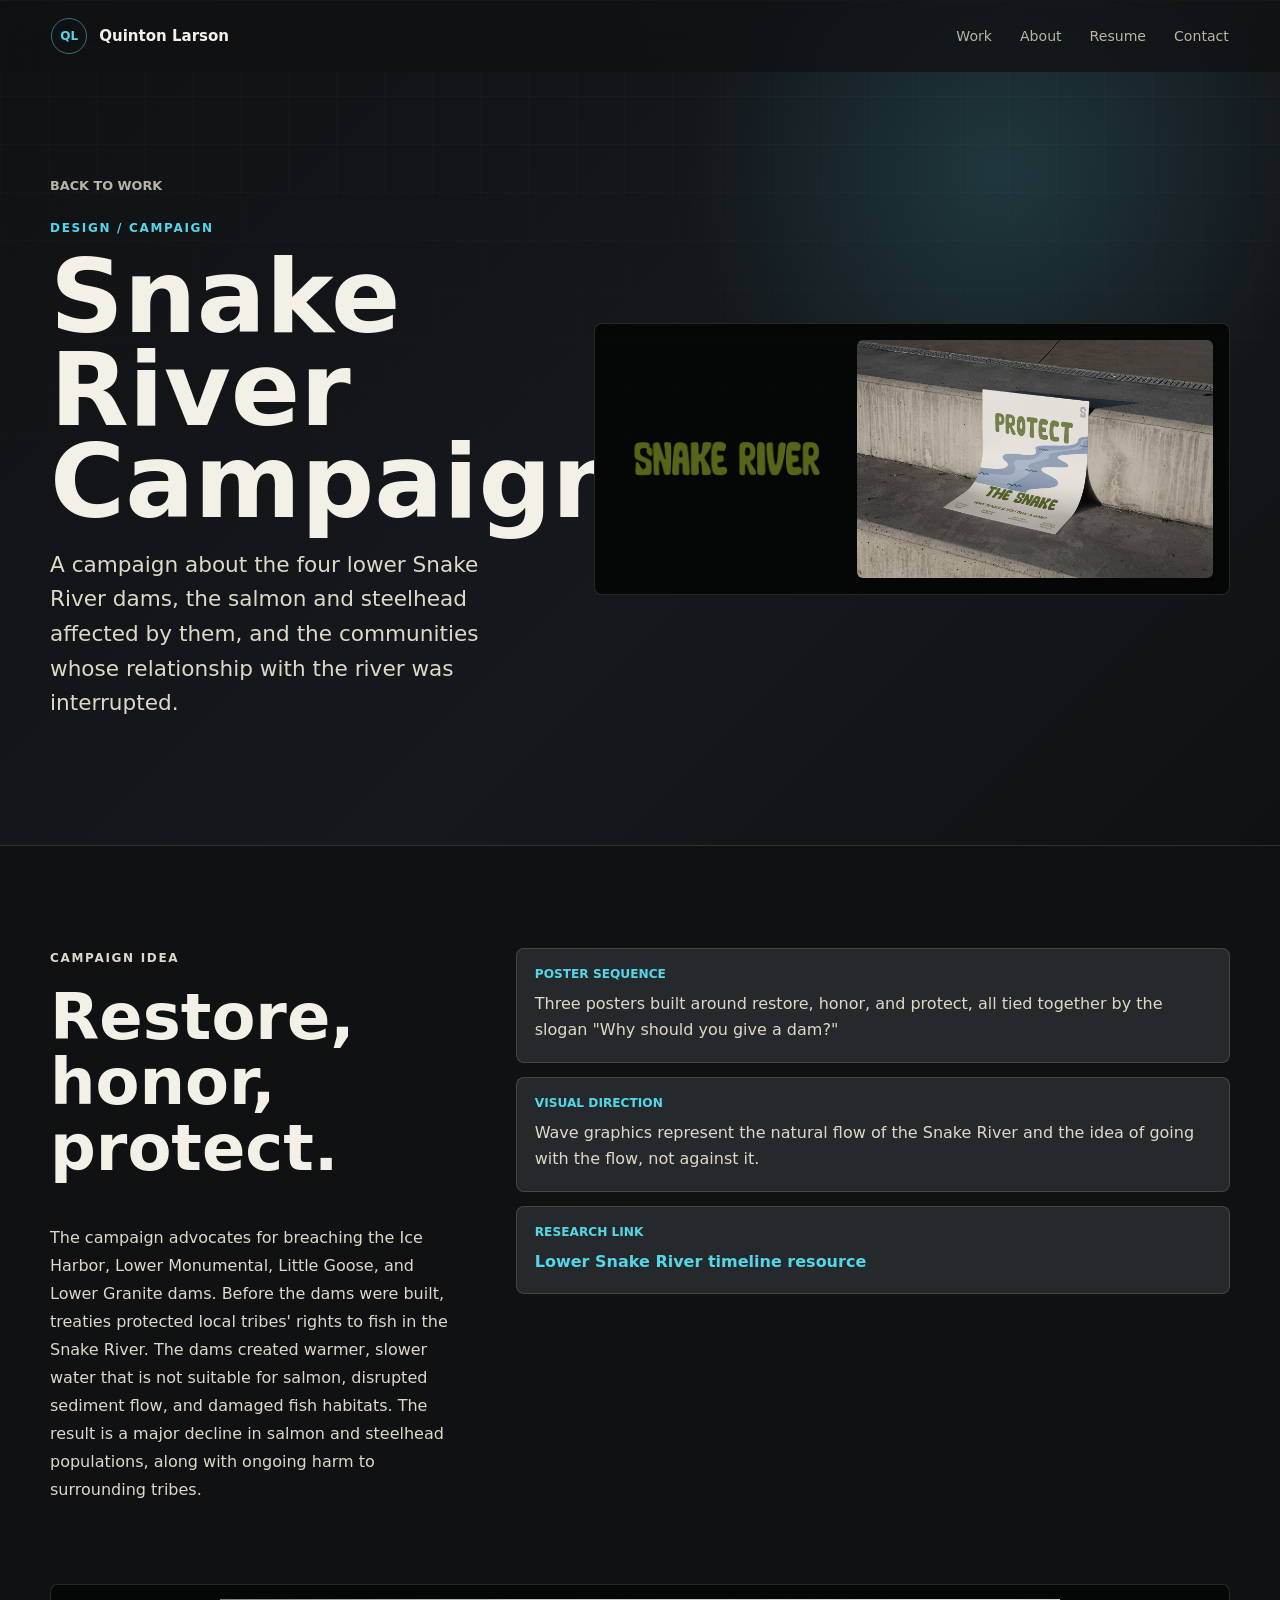
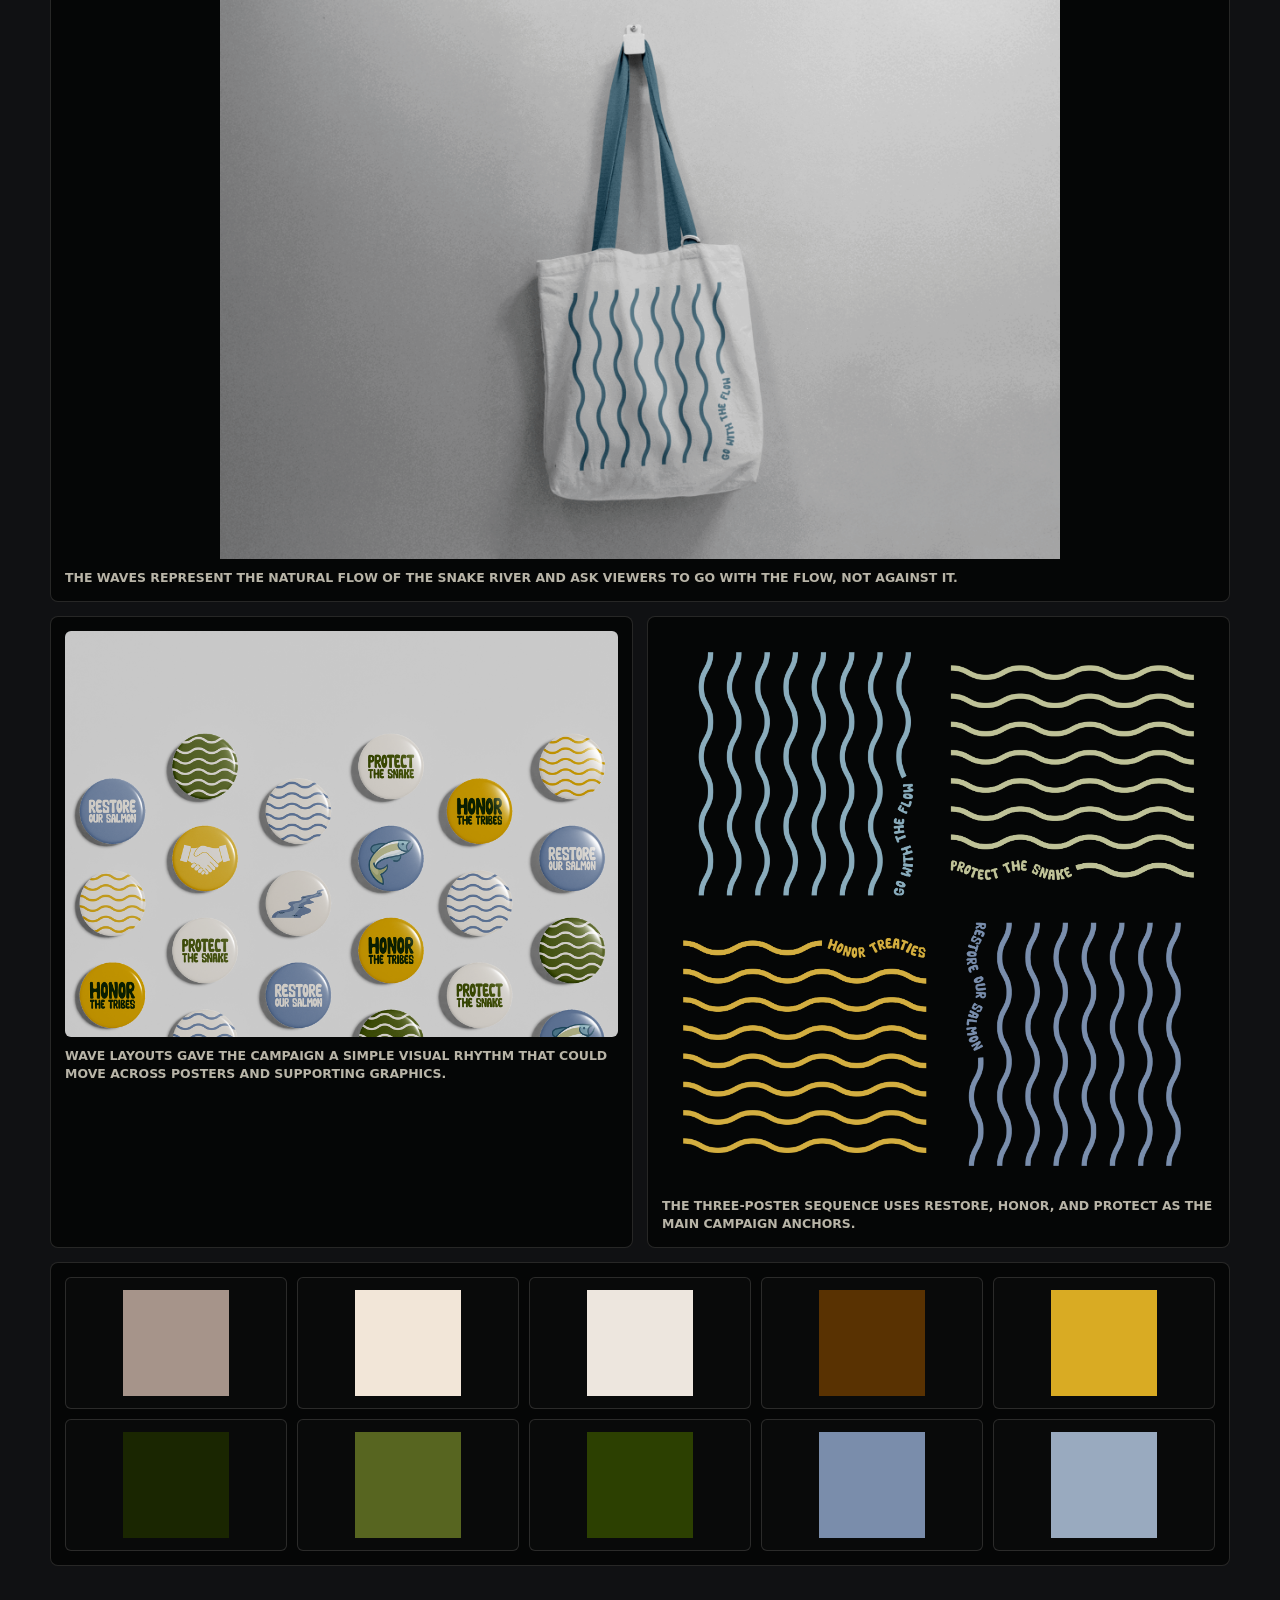
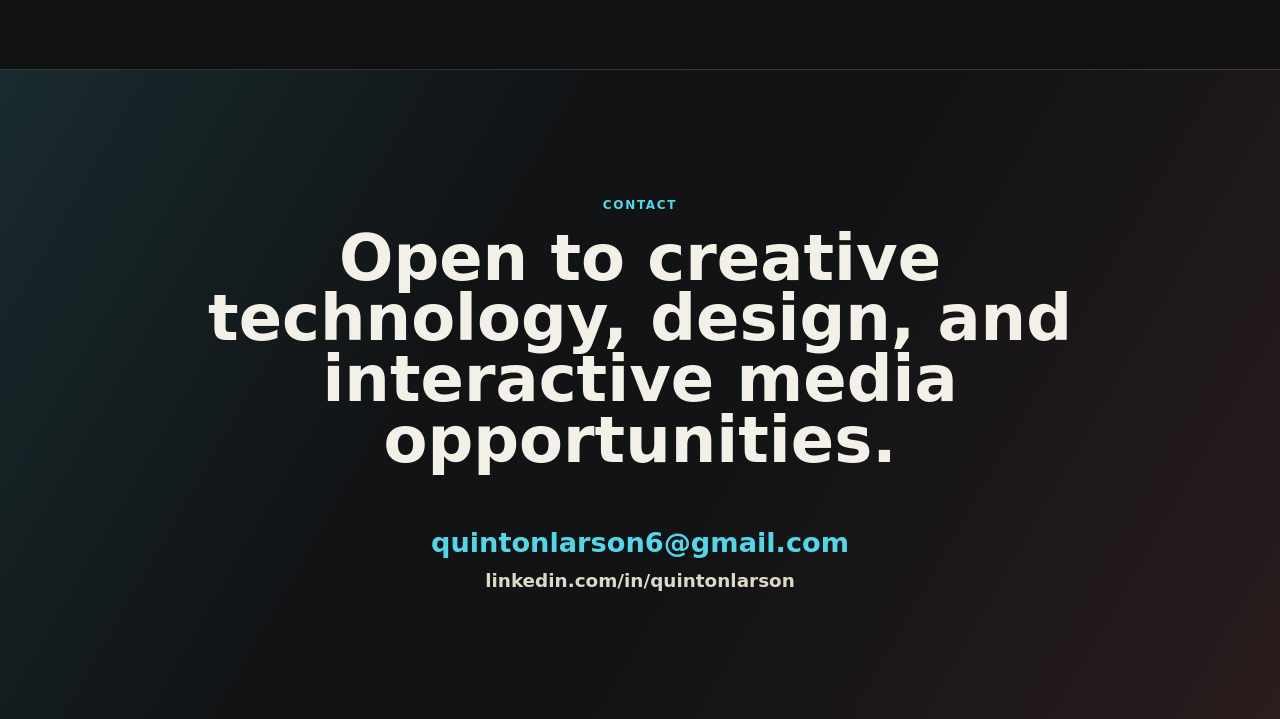
==== snake-river.html @ 7c5e2f99 "Add files via upload" ====
<!doctype html>
<html lang="en">
  <head>
    <meta charset="utf-8" />
    <meta name="viewport" content="width=device-width, initial-scale=1" />
    <title>Snake River Campaign | Quinton Larson</title>
    <meta
      name="description"
      content="Snake River campaign case study by Quinton Larson, featuring poster design, campaign messaging, motion, color studies, and visual communication work."
    />
    <meta name="theme-color" content="#101113" />
    <meta property="og:title" content="Snake River Campaign | Quinton Larson" />
    <meta property="og:description" content="Campaign design work around the lower Snake River dams, salmon, wave graphics, poster sequences, and visual messaging." />
    <meta property="og:type" content="website" />
    <meta property="og:image" content="assets/snake-river-hero-wide.png" />
    <link rel="stylesheet" href="styles.css" />
  </head>
  <body>
    <header class="site-header" data-header>
      <a class="brand" href="index.html#top" aria-label="Quinton Larson home">
        <span class="brand-mark">QL</span>
        <span>Quinton Larson</span>
      </a>
      <nav class="nav" aria-label="Primary navigation">
        <a href="index.html#work">Work</a>
        <a href="index.html#profile">About</a>
        <a href="assets/quinton-larson-resume.pdf" target="_blank" rel="noreferrer">Resume</a>
        <a href="index.html#contact">Contact</a>
      </nav>
    </header>

    <main id="top">
      <section class="case-page-hero section-band" aria-labelledby="snake-river-title">
        <div class="section-inner case-page-grid">
          <div>
            <a class="back-link" href="index.html#work">Back to work</a>
            <p class="eyebrow">Design / Campaign</p>
            <h1 id="snake-river-title">Snake River Campaign</h1>
            <p class="hero-copy">
              A campaign about the four lower Snake River dams, the salmon and steelhead affected by them, and
              the communities whose relationship with the river was interrupted.
            </p>
          </div>
          <div class="case-study-media split-media">
            <img src="assets/snake-river-hero-wide.png" alt="Snake River campaign title graphic" />
            <img src="assets/snake-river-poster-sequence.gif" alt="Animated Snake River poster sequence" />
          </div>
        </div>
      </section>

      <section class="section-band case-study-section" aria-labelledby="snake-river-breakdown-title">
        <div class="section-inner case-study-grid">
          <div>
            <p class="eyebrow">Campaign Idea</p>
            <h2 id="snake-river-breakdown-title">Restore, honor, protect.</h2>
            <p>
              The campaign advocates for breaching the Ice Harbor, Lower Monumental, Little Goose, and Lower Granite
              dams. Before the dams were built, treaties protected local tribes' rights to fish in the Snake River.
              The dams created warmer, slower water that is not suitable for salmon, disrupted sediment flow, and
              damaged fish habitats. The result is a major decline in salmon and steelhead populations, along with
              ongoing harm to surrounding tribes.
            </p>
          </div>
          <div class="detail-list case-page-details">
            <div>
              <span>Poster Sequence</span>
              <p>Three posters built around restore, honor, and protect, all tied together by the slogan "Why should you give a dam?"</p>
            </div>
            <div>
              <span>Visual Direction</span>
              <p>Wave graphics represent the natural flow of the Snake River and the idea of going with the flow, not against it.</p>
            </div>
            <div>
              <span>Research Link</span>
              <p><a href="https://www.columbiariverkeeper.org/wp-content/uploads/2025/05/2025-04-LSDR-timeline.pdf" target="_blank" rel="noreferrer">Lower Snake River timeline resource</a></p>
            </div>
          </div>

          <div class="campaign-gallery" aria-label="Additional Snake River campaign visuals">
            <figure class="campaign-feature">
              <img src="assets/snake-river-wave-motion.gif" alt="Animated wave graphic from the Snake River campaign" />
              <figcaption>The waves represent the natural flow of the Snake River and ask viewers to go with the flow, not against it.</figcaption>
            </figure>
            <figure>
              <img src="assets/snake-river-wave-layout.png" alt="Snake River campaign wave layout" />
              <figcaption>Wave layouts gave the campaign a simple visual rhythm that could move across posters and supporting graphics.</figcaption>
            </figure>
            <figure>
              <img src="assets/snake-river-process-layout.png" alt="Snake River campaign process and poster layout" />
              <figcaption>The three-poster sequence uses restore, honor, and protect as the main campaign anchors.</figcaption>
            </figure>
            <div class="campaign-mark-grid" aria-label="Campaign color and supporting mark set">
              <img src="assets/snake-river-color-01.png" alt="Snake River campaign color and mark study 1" />
              <img src="assets/snake-river-color-02.png" alt="Snake River campaign color and mark study 2" />
              <img src="assets/snake-river-color-03.png" alt="Snake River campaign color and mark study 3" />
              <img src="assets/snake-river-color-04.png" alt="Snake River campaign color and mark study 4" />
              <img src="assets/snake-river-color-05.png" alt="Snake River campaign color and mark study 5" />
              <img src="assets/snake-river-color-06.png" alt="Snake River campaign color and mark study 6" />
              <img src="assets/snake-river-color-07.png" alt="Snake River campaign color and mark study 7" />
              <img src="assets/snake-river-color-08.png" alt="Snake River campaign color and mark study 8" />
              <img src="assets/snake-river-color-09.png" alt="Snake River campaign color and mark study 9" />
              <img src="assets/snake-river-color-10.png" alt="Snake River campaign color and mark study 10" />
            </div>
          </div>
        </div>
      </section>

      <section class="contact-section" id="contact" aria-labelledby="contact-title">
        <div class="contact-inner">
          <p class="eyebrow">Contact</p>
          <h2 id="contact-title">Open to creative technology, design, and interactive media opportunities.</h2>
          <a class="contact-link" href="mailto:quintonlarson6@gmail.com">quintonlarson6@gmail.com</a>
          <a class="contact-link secondary" href="https://www.linkedin.com/in/quintonlarson/" target="_blank" rel="noreferrer">linkedin.com/in/quintonlarson</a>
        </div>
      </section>
    </main>

    <script src="script.js"></script>
  </body>
</html>
---- styles.css ----
:root {
  color-scheme: dark;
  --ink: #f3f0e8;
  --muted: #b8b4a7;
  --soft: #ded8c8;
  --bg: #101113;
  --panel: #181b1f;
  --line: rgba(243, 240, 232, 0.14);
  --cyan: #53d7e8;
  --red: #d45d54;
  --amber: #d6a24b;
  --green: #6fbf8f;
  --shadow: rgba(0, 0, 0, 0.42);
  font-family: Inter, ui-sans-serif, system-ui, -apple-system, BlinkMacSystemFont, "Segoe UI", sans-serif;
}

* {
  box-sizing: border-box;
}

html {
  scroll-behavior: smooth;
}

body {
  margin: 0;
  background: var(--bg);
  color: var(--ink);
}

body::before {
  content: "";
  position: fixed;
  inset: 0;
  pointer-events: none;
  background:
    linear-gradient(rgba(255, 255, 255, 0.025) 1px, transparent 1px),
    linear-gradient(90deg, rgba(255, 255, 255, 0.02) 1px, transparent 1px);
  background-size: 48px 48px;
  mask-image: linear-gradient(to bottom, black, transparent 72%);
  z-index: 10;
}

a {
  color: inherit;
  text-decoration: none;
}

img {
  display: block;
  max-width: 100%;
}

.site-header {
  position: fixed;
  top: 0;
  left: 0;
  right: 0;
  z-index: 20;
  display: flex;
  align-items: center;
  justify-content: space-between;
  gap: 24px;
  min-height: 72px;
  padding: 16px clamp(18px, 4vw, 56px);
  background: rgba(16, 17, 19, 0.72);
  border-bottom: 1px solid transparent;
  backdrop-filter: blur(18px);
  transition: border-color 180ms ease, background 180ms ease;
}

.site-header.is-scrolled {
  border-color: var(--line);
  background: rgba(16, 17, 19, 0.9);
}

.brand,
.nav {
  display: flex;
  align-items: center;
}

.brand {
  gap: 12px;
  color: var(--ink);
  font-size: 0.94rem;
  font-weight: 700;
}

.brand-mark {
  display: grid;
  place-items: center;
  width: 36px;
  height: 36px;
  border: 1px solid rgba(83, 215, 232, 0.5);
  border-radius: 50%;
  color: var(--cyan);
  font-size: 0.75rem;
}

.nav {
  gap: clamp(12px, 2.3vw, 28px);
  color: var(--muted);
  font-size: 0.88rem;
}

.nav a {
  transition: color 160ms ease;
}

.nav a:hover,
.nav a:focus-visible {
  color: var(--ink);
}

.hero {
  position: relative;
  min-height: 92vh;
  display: grid;
  grid-template-columns: minmax(0, 1fr);
  gap: clamp(28px, 5vw, 74px);
  align-items: end;
  padding: 120px clamp(18px, 5vw, 72px) 56px;
  overflow: hidden;
  background:
    radial-gradient(circle at 78% 24%, rgba(83, 215, 232, 0.16), transparent 25%),
    radial-gradient(circle at 18% 18%, rgba(214, 162, 75, 0.1), transparent 24%),
    linear-gradient(135deg, #101113, #171b1f 48%, #101113);
}

.hero-bg-image {
  position: absolute;
  inset: 0;
  width: 100%;
  height: 100%;
  object-fit: cover;
  object-position: 52% 18%;
  opacity: 0.34;
  filter: saturate(0.78) contrast(1.1);
  transform: scale(1.02);
}

.hero-overlay {
  position: absolute;
  inset: 0;
}

.hero-overlay {
  background:
    linear-gradient(90deg, rgba(16, 17, 19, 0.92), rgba(16, 17, 19, 0.68) 45%, rgba(16, 17, 19, 0.18)),
    linear-gradient(0deg, rgba(16, 17, 19, 0.88), transparent 62%),
    radial-gradient(circle at 76% 42%, rgba(83, 215, 232, 0.12), transparent 34%);
}

.hero-content {
  position: relative;
  z-index: 1;
  max-width: 860px;
}

.hero-portrait {
  position: relative;
  z-index: 1;
  align-self: center;
  justify-self: end;
  width: min(360px, 100%);
  aspect-ratio: 4 / 5;
  padding: 10px;
  border: 1px solid rgba(243, 240, 232, 0.16);
  border-radius: 8px;
  background:
    linear-gradient(145deg, rgba(243, 240, 232, 0.08), rgba(83, 215, 232, 0.07)),
    rgba(255, 255, 255, 0.02);
  box-shadow: 0 34px 90px rgba(0, 0, 0, 0.42);
}

.portrait-frame {
  display: grid;
  place-items: center;
  width: 100%;
  height: 100%;
  border-radius: 6px;
  background:
    linear-gradient(160deg, rgba(83, 215, 232, 0.12), transparent 35%),
    linear-gradient(340deg, rgba(212, 93, 84, 0.12), transparent 42%),
    #111315;
}

.portrait-frame img {
  width: 100%;
  height: 100%;
  object-fit: cover;
  object-position: 50% 45%;
  border-radius: 6px;
}

.eyebrow {
  margin: 0 0 16px;
  color: var(--cyan);
  font-size: 0.75rem;
  font-weight: 800;
  letter-spacing: 0.14em;
  text-transform: uppercase;
}

h1,
h2,
h3,
p {
  margin-top: 0;
}

h1 {
  margin-bottom: clamp(26px, 3vw, 38px);
  font-size: clamp(4.2rem, 13vw, 11.4rem);
  line-height: 0.9;
  letter-spacing: 0;
}

h2 {
  margin-bottom: 0;
  font-size: clamp(2rem, 5vw, 4.8rem);
  line-height: 0.95;
  letter-spacing: 0;
}

h3 {
  margin-bottom: 12px;
  font-size: clamp(1.22rem, 2vw, 1.65rem);
  line-height: 1.08;
}

.section-heading h2,
.contact-inner h2 {
  margin-bottom: clamp(18px, 2.5vw, 28px);
}

.hero-copy {
  max-width: 720px;
  color: var(--soft);
  font-size: clamp(1.05rem, 2vw, 1.35rem);
  line-height: 1.6;
}

.hero-actions {
  display: flex;
  flex-wrap: wrap;
  gap: 12px;
  margin-top: 30px;
}

.button {
  display: inline-flex;
  align-items: center;
  justify-content: center;
  min-height: 44px;
  padding: 0 18px;
  border-radius: 999px;
  font-size: 0.9rem;
  font-weight: 800;
  font-family: inherit;
  cursor: pointer;
  transition: transform 160ms ease, border-color 160ms ease, background 160ms ease;
}

.button:hover,
.button:focus-visible {
  transform: translateY(-2px);
}

.button.primary {
  background: var(--ink);
  color: var(--bg);
}

.button.ghost {
  border: 1px solid rgba(243, 240, 232, 0.34);
  background: transparent;
  color: var(--ink);
}

.copy-feedback {
  min-height: 20px;
  margin: 14px 0 0;
  color: var(--cyan);
  font-size: 0.86rem;
  font-weight: 800;
}

.hero-panel {
  position: absolute;
  right: clamp(18px, 5vw, 72px);
  bottom: 56px;
  z-index: 1;
  display: grid;
  gap: 6px;
  width: min(320px, calc(100vw - 36px));
  padding: 18px;
  border: 1px solid var(--line);
  background: rgba(16, 17, 19, 0.58);
  backdrop-filter: blur(20px);
}

.hero-panel span {
  color: var(--muted);
  font-size: 0.84rem;
}

.hero-panel strong {
  font-size: 1.08rem;
}

.section-band {
  border-top: 1px solid var(--line);
}

section[id] {
  scroll-margin-top: 96px;
}

.section-inner {
  width: min(1180px, calc(100% - 36px));
  margin: 0 auto;
  padding: clamp(56px, 8vw, 112px) 0;
}

.intro-grid,
.about-grid,
.profile-grid,
.archive-grid,
.skills-grid {
  display: grid;
  grid-template-columns: minmax(0, 0.85fr) minmax(280px, 1.15fr);
  gap: clamp(32px, 7vw, 88px);
  align-items: start;
}

.intro p,
.about-section p,
.archive-section p {
  color: var(--soft);
  line-height: 1.75;
}

.about-lede {
  max-width: 680px;
  margin-bottom: 0;
  color: var(--soft);
  font-size: clamp(1.18rem, 2.3vw, 1.55rem);
  font-weight: 500;
  line-height: 1.65;
}

.about-media {
  display: grid;
  place-items: center;
  padding: 18px;
  border: 1px solid var(--line);
  border-radius: 8px;
  background:
    linear-gradient(135deg, rgba(83, 215, 232, 0.09), transparent 42%),
    #050606;
}

.about-media video {
  width: 100%;
  max-height: 430px;
  object-fit: contain;
  border-radius: 6px;
  background: #050606;
}

.section-heading {
  display: grid;
  gap: 0;
  margin-bottom: 28px;
}

.section-heading h2 {
  max-width: 860px;
}

.section-heading p:not(.eyebrow) {
  max-width: 680px;
  margin: 0;
  color: var(--soft);
  line-height: 1.7;
}

.work-tabs {
  display: grid;
  grid-template-columns: repeat(4, minmax(0, 1fr));
  gap: 8px;
  margin: 0 0 28px;
  padding: 6px;
  border: 1px solid var(--line);
  border-radius: 8px;
  background: rgba(255, 255, 255, 0.03);
}

.work-tab {
  min-height: 44px;
  border: 1px solid transparent;
  border-radius: 6px;
  background: transparent;
  color: var(--muted);
  cursor: pointer;
  font: inherit;
  font-size: 0.84rem;
  font-weight: 900;
  text-transform: uppercase;
  transition: background 160ms ease, border-color 160ms ease, color 160ms ease;
}

.work-tab:hover,
.work-tab:focus-visible {
  border-color: rgba(83, 215, 232, 0.38);
  color: var(--ink);
}

.work-tab.is-active {
  border-color: rgba(83, 215, 232, 0.68);
  background: rgba(83, 215, 232, 0.12);
  color: var(--ink);
}

.project-grid {
  display: grid;
  grid-template-columns: repeat(3, minmax(0, 1fr));
  gap: 16px;
}

.category-stack {
  display: grid;
  gap: clamp(42px, 7vw, 80px);
}

.work-category {
  display: grid;
  gap: 18px;
}

.work-category[hidden] {
  display: none;
}

.category-heading {
  display: grid;
  grid-template-columns: minmax(180px, 0.34fr) minmax(0, 1fr);
  gap: 18px;
  align-items: end;
  padding-top: 26px;
  border-top: 1px solid var(--line);
}

.category-heading .eyebrow {
  margin-bottom: 4px;
}

.category-heading h3 {
  margin: 0;
  max-width: 760px;
  font-size: clamp(1.45rem, 3vw, 2.65rem);
}

.category-grid {
  align-items: stretch;
}

.category-grid.two-up {
  grid-template-columns: repeat(2, minmax(0, 1fr));
}

.category-grid.four-up {
  grid-template-columns: repeat(4, minmax(0, 1fr));
}

.category-grid.one-up {
  grid-template-columns: minmax(0, 1fr);
}

.category-grid.one-up .project-card.feature {
  grid-column: 1;
}

.project-card {
  display: flex;
  min-height: 100%;
  flex-direction: column;
  overflow: hidden;
  border: 1px solid var(--line);
  border-radius: 8px;
  background: color-mix(in srgb, var(--panel) 94%, white 6%);
  box-shadow: 0 28px 80px var(--shadow);
}

.project-card.is-hidden {
  display: none;
}

.project-card.feature {
  grid-column: span 2;
}

.project-visual {
  position: relative;
  min-height: 220px;
  overflow: hidden;
  background: #16181b;
  isolation: isolate;
}

.project-visual.real-media {
  display: grid;
  place-items: center;
  padding: 24px;
  background:
    linear-gradient(135deg, rgba(111, 191, 143, 0.11), transparent 42%),
    #050606;
}

.project-visual.real-media img {
  width: 100%;
  height: 100%;
  max-height: 260px;
  object-fit: contain;
  filter: drop-shadow(0 22px 28px rgba(0, 0, 0, 0.42));
}

.project-visual.game-media {
  padding: 16px;
}

.project-visual.album-media {
  padding: 16px;
}

.project-visual.game-media img {
  max-height: 430px;
  object-fit: contain;
  border-radius: 6px;
  filter: none;
}

.project-visual.album-media img {
  max-height: 330px;
  object-fit: contain;
  border-radius: 6px;
  filter: none;
}

.project-visual.real-media video {
  width: 100%;
  height: 100%;
  min-height: 230px;
  max-height: 330px;
  object-fit: contain;
  border-radius: 6px;
  background: #050606;
}

.project-visual.touch-reel {
  gap: 10px;
  align-content: center;
  padding: 18px;
}

.touch-reel .touch-main {
  min-height: 176px;
  max-height: 230px;
}

.touch-mini-grid {
  display: grid;
  width: 100%;
}

.touch-mini-grid video {
  min-height: 116px;
  max-height: 150px;
}

.project-visual::before,
.project-visual::after,
.project-visual span {
  content: "";
  position: absolute;
  display: block;
}

.visual-blooms {
  background:
    radial-gradient(circle at 24% 32%, rgba(83, 215, 232, 0.8), transparent 18%),
    radial-gradient(circle at 70% 60%, rgba(214, 162, 75, 0.72), transparent 22%),
    linear-gradient(135deg, #111315, #1e2323 58%, #211b18);
}

.visual-blooms::before {
  inset: 22% 16%;
  border: 1px solid rgba(243, 240, 232, 0.24);
  transform: rotate(-7deg);
}

.visual-blooms span:nth-child(1) {
  inset: auto 18% 20% auto;
  width: 42%;
  height: 10px;
  background: var(--cyan);
  filter: blur(10px);
}

.visual-blooms span:nth-child(2) {
  left: 12%;
  bottom: 18%;
  width: 28%;
  height: 28%;
  border: 1px solid rgba(111, 191, 143, 0.7);
}

.visual-blooms span:nth-child(3) {
  right: 14%;
  top: 18%;
  width: 12px;
  height: 64%;
  background: rgba(212, 93, 84, 0.72);
}

.visual-fighter {
  background: linear-gradient(145deg, #151719, #293538 48%, #241d1c);
}

.visual-fighter::before {
  width: 66%;
  height: 42%;
  left: 17%;
  bottom: 18%;
  border: 1px solid rgba(243, 240, 232, 0.24);
  transform: perspective(320px) rotateX(58deg);
}

.visual-fighter span {
  width: 42px;
  height: 42px;
  border-radius: 50%;
}

.visual-fighter span:nth-child(1) {
  left: 28%;
  bottom: 48%;
  background: var(--red);
}

.visual-fighter span:nth-child(2) {
  right: 28%;
  bottom: 38%;
  background: var(--cyan);
}

.visual-fighter span:nth-child(3) {
  left: 44%;
  bottom: 30%;
  width: 96px;
  height: 8px;
  background: rgba(243, 240, 232, 0.48);
}

.visual-eye {
  background: radial-gradient(circle at center, #344147 0 16%, #111315 48%, #17191d 100%);
}

.visual-eye::before {
  inset: 21% 14%;
  border-radius: 50%;
  border: 2px solid rgba(83, 215, 232, 0.52);
}

.visual-eye span:nth-child(1) {
  inset: 33% 32%;
  border-radius: 50%;
  background: var(--amber);
}

.visual-eye span:nth-child(2) {
  inset: 41% 43%;
  border-radius: 50%;
  background: #111315;
}

.visual-eye span:nth-child(3) {
  left: 12%;
  right: 12%;
  top: 50%;
  height: 1px;
  background: rgba(243, 240, 232, 0.4);
}

.visual-water {
  background:
    radial-gradient(circle at 46% 36%, rgba(243, 240, 232, 0.75), transparent 12%),
    linear-gradient(180deg, #182226, #122f35 60%, #0f1516);
}

.visual-water::before {
  left: 16%;
  right: 16%;
  bottom: 30%;
  height: 18%;
  border-top: 1px solid rgba(83, 215, 232, 0.78);
  border-bottom: 1px solid rgba(83, 215, 232, 0.28);
  transform: skewY(-5deg);
}

.visual-water span:nth-child(1) {
  left: 44%;
  top: 22%;
  width: 26px;
  height: 86px;
  border-radius: 999px;
  background: rgba(243, 240, 232, 0.86);
  transform: rotate(-15deg);
}

.visual-water span:nth-child(2) {
  left: 48%;
  top: 24%;
  width: 52px;
  height: 22px;
  border-radius: 999px;
  background: rgba(243, 240, 232, 0.76);
  transform: rotate(25deg);
}

.visual-water span:nth-child(3) {
  inset: auto 12% 22%;
  height: 22px;
  background: rgba(83, 215, 232, 0.18);
  filter: blur(8px);
}

.visual-sim {
  background: linear-gradient(140deg, #151515, #25231d 54%, #32211d);
}

.visual-sim span {
  width: 48px;
  height: 48px;
  background: rgba(214, 162, 75, 0.86);
  box-shadow: 0 18px 42px rgba(0, 0, 0, 0.25);
}

.visual-sim span:nth-child(1) {
  left: 24%;
  top: 22%;
  transform: rotate(12deg);
}

.visual-sim span:nth-child(2) {
  left: 46%;
  top: 42%;
  background: rgba(83, 215, 232, 0.62);
  transform: rotate(-22deg);
}

.visual-sim span:nth-child(3) {
  right: 18%;
  top: 30%;
  background: rgba(212, 93, 84, 0.7);
  transform: rotate(34deg);
}

.visual-album {
  background: linear-gradient(140deg, #121315, #1a2227 48%, #2b1716);
}

.visual-album::before {
  inset: 17% 24%;
  border: 1px solid rgba(243, 240, 232, 0.3);
  background: linear-gradient(160deg, rgba(83, 215, 232, 0.2), rgba(212, 93, 84, 0.25));
}

.visual-album span:nth-child(1) {
  left: 31%;
  right: 31%;
  top: 29%;
  height: 2px;
  background: var(--ink);
}

.visual-album span:nth-child(2) {
  left: 31%;
  right: 39%;
  bottom: 34%;
  height: 2px;
  background: var(--amber);
}

.visual-album span:nth-child(3) {
  right: 28%;
  top: 22%;
  width: 18px;
  height: 18px;
  background: var(--red);
}

.visual-river {
  background: linear-gradient(135deg, #16191a, #203133 48%, #182418);
}

.visual-river::before {
  left: -10%;
  top: 28%;
  width: 120%;
  height: 24%;
  border-top: 2px solid rgba(83, 215, 232, 0.74);
  border-bottom: 1px solid rgba(83, 215, 232, 0.34);
  transform: rotate(-12deg);
}

.visual-river span:nth-child(1) {
  inset: 19% auto auto 16%;
  width: 82px;
  height: 82px;
  border: 1px solid rgba(111, 191, 143, 0.62);
}

.visual-river span:nth-child(2) {
  right: 14%;
  bottom: 18%;
  width: 34%;
  height: 1px;
  background: var(--ink);
}

.visual-river span:nth-child(3) {
  right: 18%;
  bottom: 27%;
  width: 22%;
  height: 1px;
  background: var(--amber);
}

.visual-holo {
  background: radial-gradient(circle at 50% 44%, rgba(83, 215, 232, 0.48), transparent 25%), #111315;
}

.visual-holo::before {
  left: 30%;
  right: 30%;
  top: 14%;
  bottom: 18%;
  border: 1px solid rgba(243, 240, 232, 0.22);
  transform: perspective(320px) rotateX(18deg);
}

.visual-holo span:nth-child(1) {
  left: 23%;
  top: 34%;
  width: 12px;
  height: 12px;
  border-radius: 50%;
  background: var(--cyan);
  box-shadow: 58px 20px 0 rgba(214, 162, 75, 0.9), 126px -16px 0 rgba(212, 93, 84, 0.9);
}

.visual-holo span:nth-child(2) {
  left: 20%;
  right: 20%;
  bottom: 24%;
  height: 1px;
  background: rgba(83, 215, 232, 0.56);
}

.visual-holo span:nth-child(3) {
  left: 40%;
  top: 21%;
  width: 20%;
  height: 64%;
  background: rgba(83, 215, 232, 0.09);
  filter: blur(14px);
}

.project-body {
  display: flex;
  flex: 1;
  flex-direction: column;
  padding: 22px;
}

.project-meta,
.project-tags {
  font-size: 0.78rem;
  font-weight: 800;
}

.project-meta {
  display: flex;
  flex-wrap: wrap;
  gap: 8px;
  margin-bottom: 18px;
  color: var(--muted);
  text-transform: uppercase;
}

.project-body p {
  color: var(--soft);
  line-height: 1.65;
}

.project-supporting-image {
  margin: 4px 0 18px;
}

.project-supporting-image img {
  width: 100%;
  aspect-ratio: 16 / 9;
  object-fit: cover;
  border: 1px solid var(--line);
  border-radius: 6px;
}

.project-supporting-image figcaption {
  margin-top: 8px;
  color: var(--muted);
  font-size: 0.76rem;
  font-weight: 800;
  text-transform: uppercase;
}

.project-tags {
  display: flex;
  flex-wrap: wrap;
  gap: 8px;
  padding: 0;
  margin: auto 0 0;
  list-style: none;
}

.project-tags li {
  padding: 7px 9px;
  border: 1px solid var(--line);
  border-radius: 999px;
  color: var(--muted);
}

.project-links {
  display: flex;
  flex-wrap: wrap;
  gap: 10px;
  margin: 18px 0 0;
}

.project-links a {
  display: inline-flex;
  align-items: center;
  min-height: 34px;
  padding: 0 11px;
  border: 1px solid rgba(83, 215, 232, 0.42);
  border-radius: 999px;
  color: var(--cyan);
  font-size: 0.78rem;
  font-weight: 900;
  text-transform: uppercase;
  transition: background 160ms ease, transform 160ms ease;
}

.project-links a:hover,
.project-links a:focus-visible {
  background: rgba(83, 215, 232, 0.1);
  transform: translateY(-1px);
}

.case-study-section {
  background: #101113;
}

.case-page-hero {
  padding-top: 72px;
  background:
    radial-gradient(circle at 78% 20%, rgba(83, 215, 232, 0.16), transparent 26%),
    linear-gradient(135deg, #101113, #15191d 58%, #101113);
}

.case-page-grid {
  display: grid;
  grid-template-columns: minmax(280px, 0.86fr) minmax(0, 1.14fr);
  gap: clamp(28px, 5vw, 64px);
  align-items: center;
}

.case-page-hero h1 {
  margin-bottom: 20px;
  font-size: clamp(3.3rem, 8vw, 8.2rem);
  line-height: 0.9;
}

.back-link {
  display: inline-flex;
  margin-bottom: 28px;
  color: var(--muted);
  font-size: 0.8rem;
  font-weight: 900;
  text-transform: uppercase;
  transition: color 160ms ease, transform 160ms ease;
}

.back-link:hover,
.back-link:focus-visible {
  color: var(--cyan);
  transform: translateX(-3px);
}

.case-study-grid {
  display: grid;
  grid-template-columns: minmax(280px, 0.72fr) minmax(0, 1.28fr);
  gap: clamp(28px, 5vw, 64px);
  align-items: start;
}

.case-study-grid > div:first-child p {
  color: var(--soft);
  line-height: 1.75;
}

.case-study-grid > div:first-child h2 {
  margin-bottom: clamp(28px, 3.4vw, 44px);
  line-height: 1.02;
}

.case-study-media {
  display: grid;
  gap: 14px;
  padding: 16px;
  border: 1px solid var(--line);
  border-radius: 8px;
  background: #050606;
}

.case-study-media img {
  width: 100%;
  max-height: 560px;
  object-fit: contain;
  border-radius: 6px;
}

.split-media {
  grid-template-columns: minmax(0, 0.65fr) minmax(0, 1fr);
  align-items: center;
}

.campaign-gallery {
  grid-column: 1 / -1;
  display: grid;
  grid-template-columns: repeat(2, minmax(0, 1fr));
  gap: 14px;
}

.campaign-gallery figure,
.campaign-mark-grid {
  margin: 0;
  padding: 14px;
  border: 1px solid var(--line);
  border-radius: 8px;
  background: #050606;
}

.campaign-feature {
  grid-column: 1 / -1;
}

.campaign-gallery img {
  width: 100%;
  max-height: 560px;
  object-fit: contain;
  border-radius: 6px;
}

.campaign-gallery figcaption {
  margin-top: 10px;
  color: var(--muted);
  font-size: 0.78rem;
  font-weight: 800;
  line-height: 1.45;
  text-transform: uppercase;
}

.campaign-mark-grid {
  display: grid;
  grid-template-columns: repeat(5, minmax(0, 1fr));
  gap: 10px;
  align-items: center;
  grid-column: 1 / -1;
}

.campaign-mark-grid img {
  max-height: 132px;
  padding: 12px;
  background: rgba(255, 255, 255, 0.02);
  border: 1px solid var(--line);
}

.detail-list {
  grid-column: 1 / -1;
  display: grid;
  grid-template-columns: repeat(3, minmax(0, 1fr));
  gap: 14px;
}

.detail-list div {
  padding: 18px;
  border: 1px solid var(--line);
  border-radius: 8px;
  background: color-mix(in srgb, var(--panel) 94%, white 6%);
}

.detail-list span {
  display: block;
  margin-bottom: 10px;
  color: var(--cyan);
  font-size: 0.76rem;
  font-weight: 900;
  text-transform: uppercase;
}

.detail-list p {
  margin: 0;
  color: var(--soft);
  line-height: 1.65;
}

.case-page-details {
  grid-column: auto;
  grid-template-columns: 1fr;
}

.detail-list a {
  color: var(--cyan);
  font-weight: 800;
}

.skill-cloud {
  display: grid;
  grid-template-columns: repeat(4, minmax(0, 1fr));
  gap: 10px;
}

.skill-cloud span {
  --chip-accent: var(--cyan);
  display: inline-flex;
  align-items: center;
  justify-content: center;
  min-height: 44px;
  padding: 10px 12px;
  border: 1px solid var(--line);
  border-radius: 999px;
  background: rgba(255, 255, 255, 0.03);
  color: var(--soft);
  font-size: 0.9rem;
  font-weight: 700;
  text-align: center;
  cursor: default;
  transition: transform 160ms ease, border-color 160ms ease, background 160ms ease, color 160ms ease, box-shadow 160ms ease;
}

.skill-cloud span:nth-child(4n + 2) {
  --chip-accent: var(--amber);
}

.skill-cloud span:nth-child(4n + 3) {
  --chip-accent: var(--green);
}

.skill-cloud span:nth-child(4n + 4) {
  --chip-accent: var(--red);
}

.skill-cloud span:hover,
.skill-cloud span:focus-visible {
  border-color: color-mix(in srgb, var(--chip-accent) 74%, white 8%);
  background:
    linear-gradient(135deg, color-mix(in srgb, var(--chip-accent) 18%, transparent), transparent 70%),
    rgba(255, 255, 255, 0.05);
  color: var(--ink);
  box-shadow: 0 10px 24px rgba(0, 0, 0, 0.22);
  transform: translateY(-3px) rotate(-1deg);
}

.skill-cloud span:nth-child(even):hover,
.skill-cloud span:nth-child(even):focus-visible {
  transform: translateY(-3px) rotate(1deg);
}

.contact-section {
  border-top: 1px solid var(--line);
  background:
    linear-gradient(120deg, rgba(83, 215, 232, 0.12), transparent 36%),
    linear-gradient(300deg, rgba(212, 93, 84, 0.13), transparent 42%),
    #111315;
}

.contact-inner {
  width: min(980px, calc(100% - 36px));
  margin: 0 auto;
  padding: clamp(72px, 10vw, 130px) 0;
  text-align: center;
}

.contact-link {
  display: inline-flex;
  margin-top: 28px;
  color: var(--cyan);
  font-size: clamp(1.05rem, 3vw, 1.7rem);
  font-weight: 900;
  overflow-wrap: anywhere;
}

.contact-link.secondary {
  display: flex;
  justify-content: center;
  margin-top: 12px;
  color: var(--soft);
  font-size: clamp(0.95rem, 2vw, 1.15rem);
}

@media (max-width: 980px) {
  .hero {
    min-height: 94vh;
    grid-template-columns: 1fr;
  }

  .hero-portrait {
    justify-self: start;
    width: min(320px, 82vw);
  }

  .hero-panel {
    position: relative;
    right: auto;
    bottom: auto;
    margin-top: 34px;
  }

  .intro-grid,
  .about-grid,
  .profile-grid,
  .archive-grid,
  .skills-grid,
  .case-page-grid {
    grid-template-columns: 1fr;
  }

  .project-grid {
    grid-template-columns: repeat(2, minmax(0, 1fr));
  }

  .project-card.feature {
    grid-column: span 2;
  }

  .category-grid.one-up .project-card.feature {
    grid-column: 1;
  }
}

@media (max-width: 680px) {
  .site-header {
    position: sticky;
    min-height: auto;
    align-items: flex-start;
    flex-direction: column;
    padding: 14px 18px;
  }

  .nav {
    width: 100%;
    justify-content: space-between;
    gap: 8px;
    font-size: 0.8rem;
  }

  .hero {
    padding: 74px 18px 34px;
  }

  .hero-bg-image {
    object-position: 56% 18%;
    opacity: 0.28;
  }

  .hero-overlay {
    background:
      linear-gradient(90deg, rgba(16, 17, 19, 0.96), rgba(16, 17, 19, 0.6)),
      linear-gradient(0deg, rgba(16, 17, 19, 0.97), transparent 62%);
  }

  h1 {
    font-size: clamp(4rem, 22vw, 6.4rem);
  }

  .project-grid {
    grid-template-columns: 1fr;
  }

  .category-heading,
  .category-grid.four-up,
  .category-grid.two-up,
  .work-tabs,
  .campaign-gallery,
  .campaign-mark-grid {
    grid-template-columns: 1fr;
  }

  .case-study-grid,
  .detail-list,
  .case-page-details,
  .split-media {
    grid-template-columns: 1fr;
  }

  .skill-cloud {
    grid-template-columns: repeat(2, minmax(0, 1fr));
  }

  .campaign-mark-grid {
    grid-template-columns: repeat(2, minmax(0, 1fr));
  }

  .project-card.feature {
    grid-column: span 1;
  }

  .project-visual {
    min-height: 190px;
  }

}
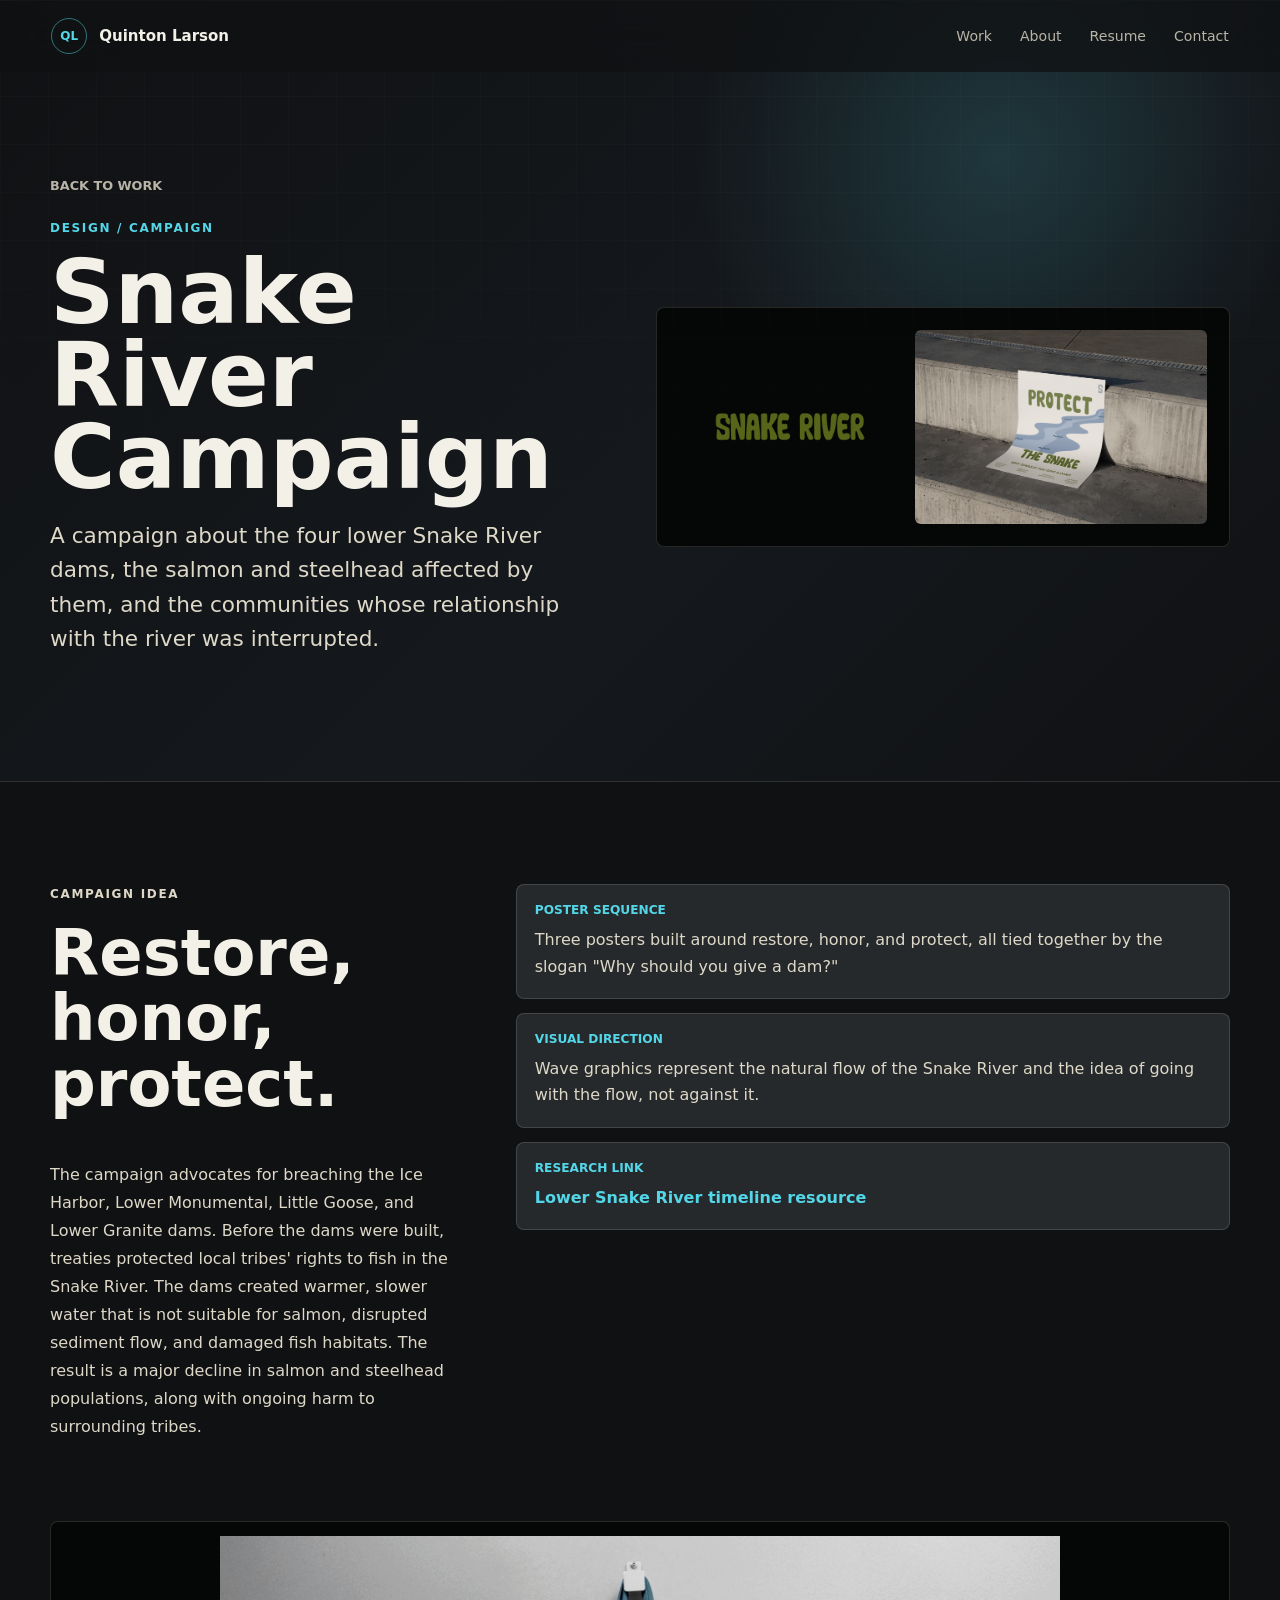
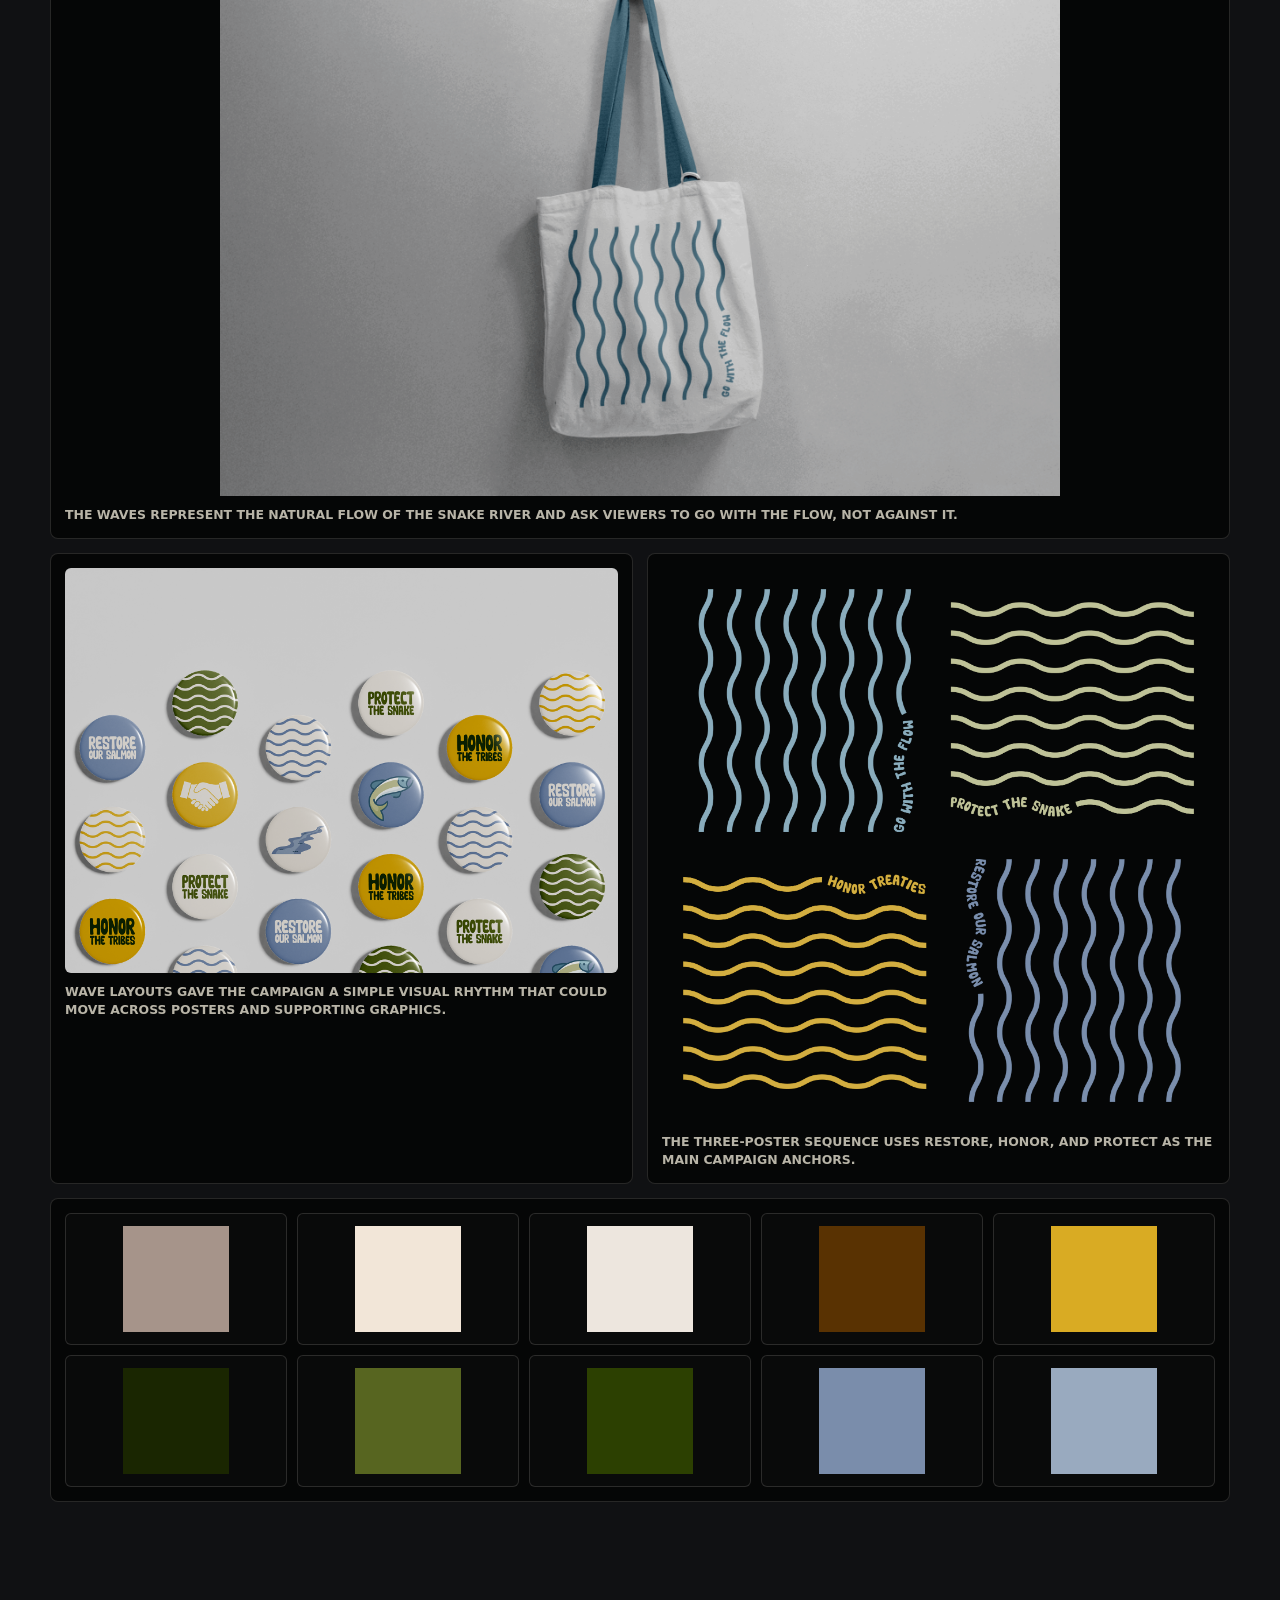
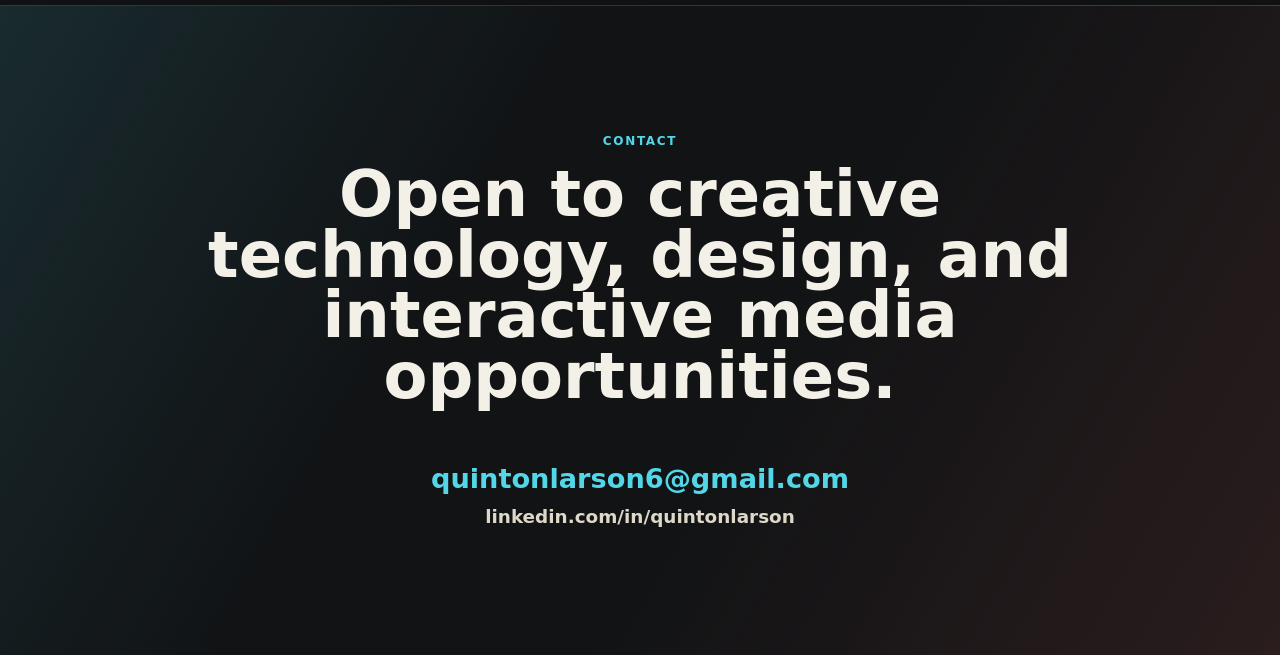
==== commit c0bc3db3: "Add files via upload" ====
--- a/snake-river.html
+++ b/snake-river.html
@@ -30,7 +30,7 @@
     </header>
 
     <main id="top">
-      <section class="case-page-hero section-band" aria-labelledby="snake-river-title">
+      <section class="case-page-hero snake-page-hero section-band" aria-labelledby="snake-river-title">
         <div class="section-inner case-page-grid">
           <div>
             <a class="back-link" href="index.html#work">Back to work</a>
--- a/styles.css
+++ b/styles.css
@@ -993,6 +993,29 @@
   line-height: 0.9;
 }
 
+.snake-page-hero .case-page-grid {
+  grid-template-columns: minmax(520px, 0.96fr) minmax(0, 1.04fr);
+  gap: clamp(34px, 6vw, 82px);
+}
+
+.snake-page-hero h1 {
+  max-width: 640px;
+  font-size: clamp(3.3rem, 7vw, 7.35rem);
+  line-height: 0.92;
+}
+
+.snake-page-hero .case-study-media {
+  padding: clamp(14px, 2vw, 22px);
+}
+
+.snake-page-hero .split-media {
+  grid-template-columns: minmax(0, 0.76fr) minmax(0, 1fr);
+}
+
+.snake-page-hero .case-study-media img:first-child {
+  padding: 18px;
+}
+
 .back-link {
   display: inline-flex;
   margin-bottom: 28px;
@@ -1244,6 +1267,7 @@
   .profile-grid,
   .archive-grid,
   .skills-grid,
+  .snake-page-hero .case-page-grid,
   .case-page-grid {
     grid-template-columns: 1fr;
   }
@@ -1312,6 +1336,7 @@
   .case-study-grid,
   .detail-list,
   .case-page-details,
+  .snake-page-hero .split-media,
   .split-media {
     grid-template-columns: 1fr;
   }
